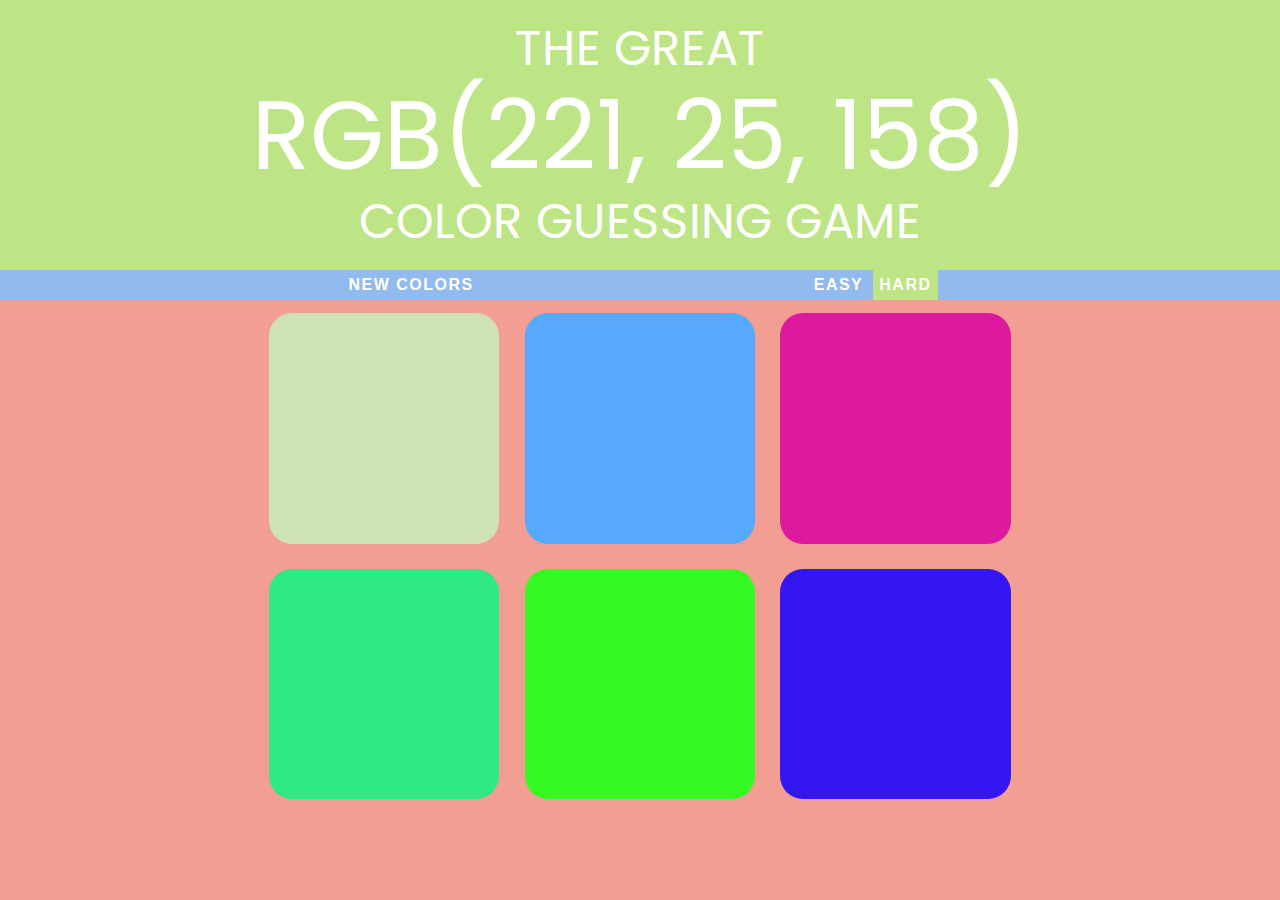
==== colorGame.html @ 0633ab06 "Color Game" ====
<!DOCTYPE html>
<html lang="en">
<head>
    <meta charset="UTF-8">
    <meta name="viewport" content="width=device-width, initial-scale=1.0">
    <meta http-equiv="X-UA-Compatible" content="ie=edge">
    <link href="https://fonts.googleapis.com/css?family=Poppins:400,700" rel="stylesheet">
    <link rel="stylesheet" href="colorGame.css">
    <title>The Color Game</title>
</head>
<body>

    <h1 id="title" >The Great <br> <span id="colorDisplay">RGB</span> <br> Color Guessing Game</h1>
    <div id="menu">
        <button id="reset">New Colors</button>
        <span id="result"></span>
        <button id="easy">Easy</button>
        <button id="hard" class="selected">Hard</button>
    </div>
    <div id="container">
        <div class="square"></div>
        <div class="square"></div>
        <div class="square"></div>
        <div class="square"></div>
        <div class="square"></div>
        <div class="square"></div>
    </div>
    
    <script src="colorGame.js"></script>
</body>
</html>
---- colorGame.css ----
/* Select by Tag-name */
body {
    background-color: #f29e93;
    margin: 0px;
    font-family: 'Poppins', sans-serif;
    font-size: 16px;
}
h1 {
    /* Game Title */
    text-align: center;
    font-size: 3em;
    font-weight: 400;
    margin: 0;
    background-color:#bee585;
    padding-bottom: 20px;
    padding-top: 20px;
    color: white;
    text-transform: uppercase;
    line-height: 1.2;
    transition: all 0.4s;
}
button {
    border: none;
    background-color: #92baef;
    height: 100%;
    font-size: 1em;
    font-weight: 700;
    letter-spacing: 1.5px;
    color: white;
    text-transform: uppercase;
    transition: all 0.4s;
    outline: none;
}
button:hover {
    background-color: #bee585;
    color: #92baef;
}

/* Select by Class */
.selected {
    /* Change class of difficulty level selected */
    background-color: #bee585;
}
.square {
    /* Display the color options */
    width: 30%;
    margin: 1.66%;
    float: left;
    padding-bottom: 30%;
    background-color: purple;
    border-radius: 10%;
    transition: all 0.4s;
}

/* Select by ID */
#container {
    /* Contains the squares with the color options */
    max-width: 60%;
    margin: 0 auto;
}
#menu {
    /* Contains game options */
    background-color: #92baef;
    height: 30px;
    text-align: center;
    text-transform: uppercase;
    /* margin-bottom:; */
    margin: auto;
}
#colorDisplay {
    /* Display the RGB color player has to match. Located inside H1 */
    font-size: 2em;
}
#result {
    /* Displays if player selected right/wrong choice */
    display: inline-block;
    width: 25%;
    font-weight: 700;
    color: white;
}
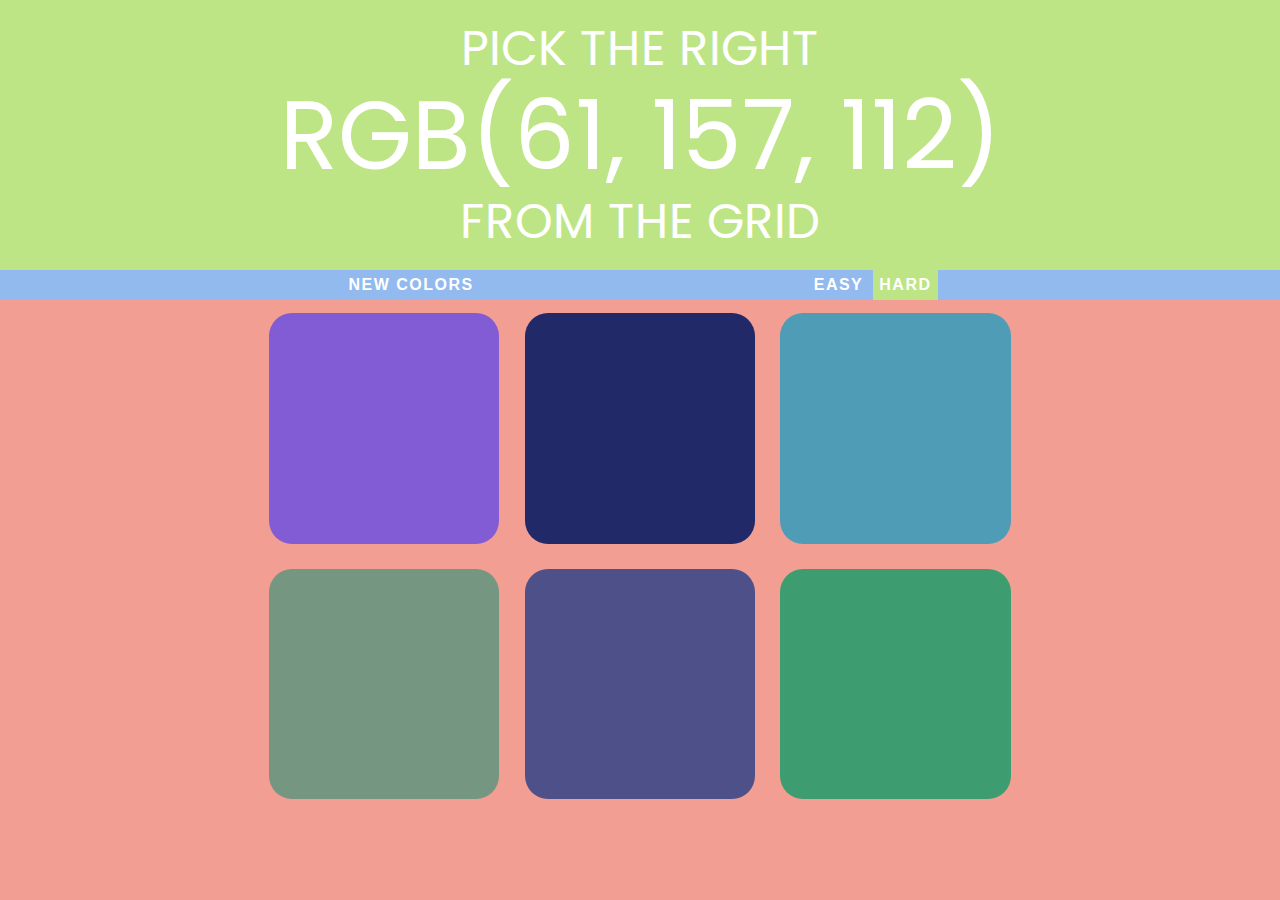
==== commit cdd5b3c7: "Change title" ====
--- a/colorGame.html
+++ b/colorGame.html
@@ -10,7 +10,7 @@
 </head>
 <body>
 
-    <h1 id="title" >The Great <br> <span id="colorDisplay">RGB</span> <br> Color Guessing Game</h1>
+    <h1 id="title" >Pick the right <br> <span id="colorDisplay">RGB</span> <br> from the grid</h1>
     <div id="menu">
         <button id="reset">New Colors</button>
         <span id="result"></span>
--- a/colorGame.css
+++ b/colorGame.css
@@ -1,40 +1,58 @@
 /* Select by Tag-name */
 body {
     background-color: #f29e93;
-    margin: 0px;
     font-family: 'Poppins', sans-serif;
     font-size: 16px;
+    margin: 0px;
 }
-h1 {
-    /* Game Title */
-    text-align: center;
-    font-size: 3em;
-    font-weight: 400;
-    margin: 0;
-    background-color:#bee585;
-    padding-bottom: 20px;
-    padding-top: 20px;
-    color: white;
-    text-transform: uppercase;
-    line-height: 1.2;
-    transition: all 0.4s;
-}
+
 button {
     border: none;
     background-color: #92baef;
-    height: 100%;
+    color: white;
     font-size: 1em;
     font-weight: 700;
+    height: 100%;
     letter-spacing: 1.5px;
-    color: white;
+    outline: none;
     text-transform: uppercase;
     transition: all 0.4s;
-    outline: none;
 }
+
+@media only screen and (max-width: 768px) {
+    /* For mobile phones: */
+    button {
+        margin-bottom: 1rem;
+    }
+}
+
 button:hover {
     background-color: #bee585;
     color: #92baef;
 }
+
+h1 {
+    /* Game Title */
+    background-color:#bee585;
+    color: white;
+    font-size: 3rem;
+    font-weight: 400;
+    line-height: 1.2;
+    margin: auto;
+    padding-bottom: 20px;
+    padding-top: 20px;
+    text-align: center;
+    text-transform: uppercase;
+    transition: all 0.4s;
+}
+
+@media only screen and (max-width: 768px) {
+    /* For mobile phones: */
+    h1 {
+        font-size: 100%;
+    }
+}
+
 
 /* Select by Class */
 .selected {
@@ -43,38 +61,69 @@
 }
 .square {
     /* Display the color options */
-    width: 30%;
-    margin: 1.66%;
-    float: left;
-    padding-bottom: 30%;
     background-color: purple;
     border-radius: 10%;
+    float: left;
+    margin: 1.66%;
+    padding-bottom: 30%;
     transition: all 0.4s;
+    width: 30%;
+}
+
+@media only screen and (max-width: 768px) {
+    /* For mobile phones: */
+    .square {
+        border-radius: 50%;
+        height: 8rem;
+    }
 }
 
 /* Select by ID */
 #container {
     /* Contains the squares with the color options */
+    margin: 0 auto;
     max-width: 60%;
-    margin: 0 auto;
+}
+
+@media only screen and (max-width: 768px) {
+    /* For mobile phones: */
+    #container {
+        max-width: 90%;
+    }
 }
 #menu {
     /* Contains game options */
     background-color: #92baef;
     height: 30px;
+    margin: auto;
     text-align: center;
     text-transform: uppercase;
-    /* margin-bottom:; */
-    margin: auto;
+}
+
+@media only screen and (max-width: 768px) {
+    /* For mobile phones: */
+    #menu {
+        height: 20%;
+    }
 }
 #colorDisplay {
     /* Display the RGB color player has to match. Located inside H1 */
     font-size: 2em;
+    margin: auto;
+    text-align: center;
 }
 #result {
     /* Displays if player selected right/wrong choice */
+    color: white;
     display: inline-block;
+    font-weight: 700;
     width: 25%;
-    font-weight: 700;
-    color: white;
+}
+
+@media only screen and (max-width: 768px) {
+    /* For mobile phones: */
+    #result {
+        margin-bottom: 1rem;
+        width: 100%;
+    }
 }